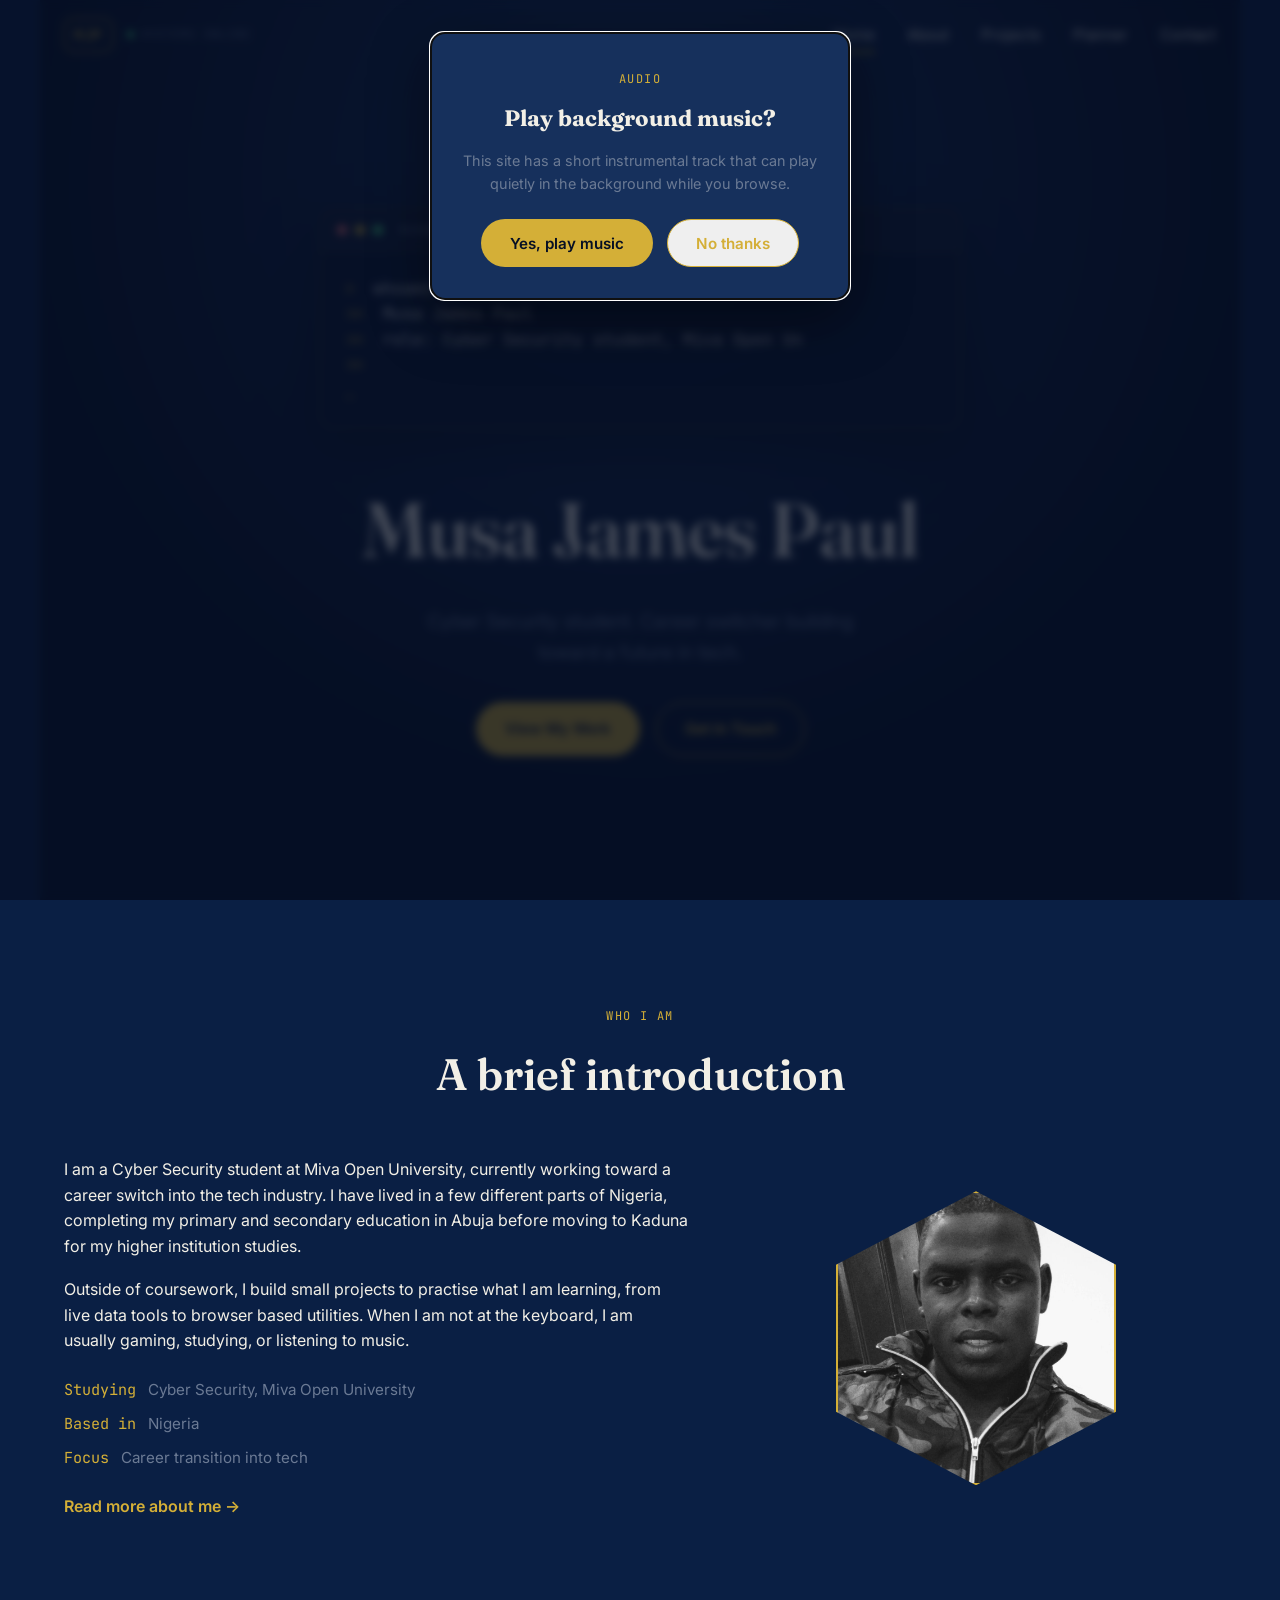
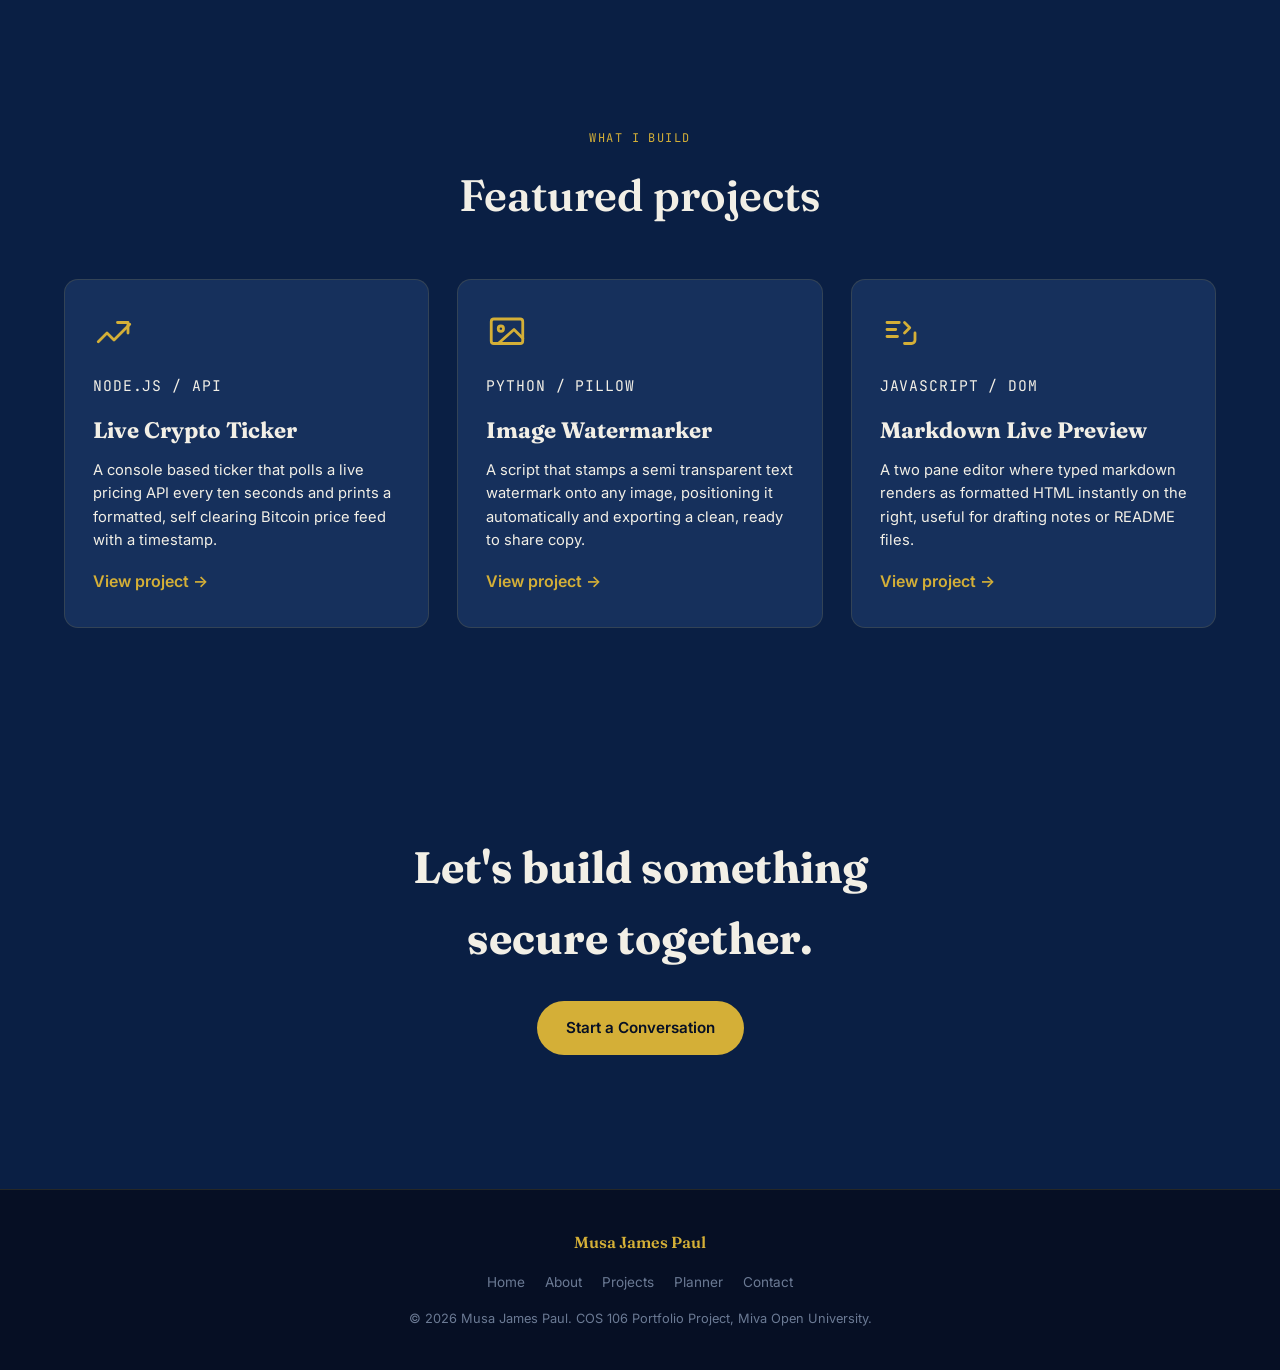
==== JP Portfolio/index.html @ 6492c0c2 "Add files via upload initial commit" ====
<!DOCTYPE html>
<html lang="en">
<head>
  <meta charset="UTF-8">
  <!-- VIEWPORT META TAG: Tells mobile browsers to render the page at the
       device's actual width instead of zooming out to fit a desktop layout.
       Without this, the site would look tiny and unreadable on a phone. -->
  <meta name="viewport" content="width=device-width, initial-scale=1.0">
  <title>Musa James Paul | Student Portfolio</title>
  <meta name="description" content="Portfolio and academic management site for Musa James Paul, Cyber Security student at Miva Open University.">

  <!-- GOOGLE FONTS: Three typefaces, each doing a different job.
       Fraunces is a serif with sharp, high-contrast strokes, used only for
       big display headings, it gives the page an editorial, confident voice.
       Inter is a clean, highly legible sans-serif, used for all body text
       so long paragraphs stay easy to read.
       JetBrains Mono is a monospace font, used for anything meant to look
       like code or terminal output, which ties into the Cyber Security
       theme running through the site. -->
  <link rel="preconnect" href="https://fonts.googleapis.com">
  <link rel="preconnect" href="https://fonts.gstatic.com" crossorigin>
  <link href="https://fonts.googleapis.com/css2?family=Fraunces:ital,opsz,wght@0,9..144,400;0,9..144,600;1,9..144,500&family=Inter:wght@400;500;600&family=JetBrains+Mono:wght@400;500;700&display=swap" rel="stylesheet">

  <!-- EXTERNAL STYLESHEET: All visual styling lives in one file so the
       browser only has to fetch it once and every page can share it. -->
  <link rel="stylesheet" href="css/style.css">
</head>
<body>

  <!-- MUSIC CONSENT POPUP: Shown once, automatically, the moment the page
       loads. Browsers refuse to autoplay audio with sound until the
       visitor has interacted with the page in some way, a popup with a
       button is a clean way to both ask permission and provide that
       required interaction in the same click. role="dialog" and
       aria-modal="true" tell assistive technology this is a modal window
       that temporarily takes over interaction, and JavaScript moves
       keyboard focus onto it as soon as it appears so keyboard users are
       not left tabbing through content underneath it. -->
  <div class="music-popup-backdrop" id="music-popup-backdrop" hidden>
    <div class="music-popup" role="dialog" aria-modal="true" aria-labelledby="music-popup-title" id="music-popup" tabindex="-1">
      <p class="eyebrow">Audio</p>
      <h2 id="music-popup-title">Play background music?</h2>
      <p class="music-popup-text">This site has a short instrumental track that can play quietly in the background while you browse.</p>
      <div class="music-popup-actions">
        <button type="button" class="btn btn-primary" id="music-yes">Yes, play music</button>
        <button type="button" class="btn btn-outline" id="music-no">No thanks</button>
      </div>
    </div>
  </div>

  <!-- SKIP LINK: Hidden until focused. Lets someone using a keyboard or
       screen reader jump straight to the main content instead of tabbing
       through the whole navigation menu first. This is an accessibility
       requirement a lecturer or examiner may specifically check for. -->
  <a href="#main-content" class="skip-link">Skip to main content</a>

  <!-- NAVIGATION BAR: <header> and <nav> are semantic HTML5 elements, they
       tell the browser and assistive technology that this block is the
       page's primary navigation, not just a generic <div>. The bar is
       fixed to the top of the viewport in CSS. JavaScript listens for the
       scroll event and adds a "scrolled" class once the user scrolls past
       a small threshold, which CSS uses to fade in a solid background so
       the links stay readable once the transparent hero has scrolled away. -->
  <header class="site-header" id="site-header">
    <nav class="navbar" aria-label="Primary">
      <a href="index.html" class="logo" aria-label="Musa James Paul, home">
        <span class="logo-mark">MJP</span>
        <!-- STATUS INDICATOR: A small pulsing dot with the label "online".
             This is a deliberate nod to a security operations dashboard,
             where a green dot means a system is active and monitored. It
             reflects the Cyber Security subject rather than decorating
             for its own sake. -->
        <span class="status-pill">
          <span class="status-dot" aria-hidden="true"></span>
          systems online
        </span>
      </a>

      <!-- NAV LINKS AS A LIST: <ul>/<li> is the correct semantic choice
           for a set of navigation links, screen readers announce it as a
           list of a known length ("list of 5 items") which helps users
           orient themselves. -->
      <ul class="nav-links">
        <li><a href="index.html" class="active">Home</a></li>
        <li><a href="about.html">About</a></li>
        <li><a href="projects.html">Projects</a></li>
        <li><a href="planner.html">Planner</a></li>
        <li><a href="contact.html">Contact</a></li>
      </ul>

      <!-- MOBILE MENU TOGGLE: Only visible below the tablet breakpoint.
           A <button> is used instead of a <div> because buttons are
           natively focusable and operable with the keyboard or a screen
           reader, a clickable div is not. JavaScript toggles the
           .nav-open class on the <body> to slide the menu into view. -->
      <button class="menu-toggle" id="menu-toggle" aria-expanded="false" aria-controls="nav-links" aria-label="Toggle navigation menu">
        <span></span><span></span><span></span>
      </button>
    </nav>
  </header>

  <main id="main-content">

    <!-- HERO SECTION: Styled as a security terminal window rather than a
         generic photo-and-headline hero. This is the site's signature
         element, it sets up the Cyber Security identity immediately
         instead of announcing it later. The lines inside are typed out
         one character at a time by JavaScript on page load, like a boot
         sequence or a scan log, then a blinking cursor is left in place. -->
    <section class="hero" aria-label="Introduction">
      <div class="terminal">
        <!-- TERMINAL TITLE BAR: The three dots mimic a desktop app window
             (close, minimise, maximise). Purely visual, marked
             aria-hidden so screen readers skip straight to the real
             content below. -->
        <div class="terminal-bar" aria-hidden="true">
          <span class="dot dot-red"></span>
          <span class="dot dot-gold"></span>
          <span class="dot dot-green"></span>
          <span class="terminal-title">musa@portfolio: ~</span>
        </div>

        <!-- TERMINAL BODY: Each <p> is one "typed" line. The actual text
             is written in the HTML for anyone with JavaScript disabled or
             using a screen reader, JS then visually clears and retypes it
             for the animation, so nobody is left with missing content. -->
        <div class="terminal-body">
          <p class="type-line" data-line="whoami"><span class="prompt">&gt;</span> <span class="typed"></span></p>
          <p class="type-line" data-line="Musa James Paul"><span class="prompt">&gt;&gt;</span> <span class="typed"></span></p>
          <p class="type-line" data-line="role: Cyber Security student, Miva Open University"><span class="prompt">&gt;&gt;</span> <span class="typed"></span></p>
          <p class="type-line" data-line="status: open to new opportunities in tech"><span class="prompt">&gt;&gt;</span> <span class="typed"></span></p>
          <p class="terminal-cursor" aria-hidden="true">_</p>
        </div>
      </div>

      <h1 class="hero-heading">Musa James Paul</h1>
      <p class="hero-tagline">Cyber Security student. Career switcher building toward a future in tech.</p>

      <!-- CALL TO ACTION BUTTONS: Two links styled as buttons. The first
           is filled (primary action), the second is outlined (secondary
           action), a common convention that tells the eye which action
           matters most without needing extra text. -->
      <div class="hero-actions">
        <a href="projects.html" class="btn btn-primary">View My Work</a>
        <a href="contact.html" class="btn btn-outline">Get In Touch</a>
      </div>
    </section>

    <!-- WHO I AM SECTION: The brief biography required by the brief.
         Laid out as a two-column CSS Grid on wide screens (text next to
         a visual mark) which collapses to a single column on mobile. -->
    <section class="about-preview" id="who-i-am">
      <div class="section-heading">
        <span class="eyebrow">Who I Am</span>
        <h2>A brief introduction</h2>
      </div>

      <div class="about-grid">
        <div class="about-text">
          <p>
            I am a Cyber Security student at Miva Open University, currently
            working toward a career switch into the tech industry. I have
            lived in a few different parts of Nigeria, completing my primary
            and secondary education in Abuja before moving to Kaduna for my
            higher institution studies.
          </p>
          <p>
            Outside of coursework, I build small projects to practise what I
            am learning, from live data tools to browser based utilities.
            When I am not at the keyboard, I am usually gaming, studying, or
            listening to music.
          </p>

          <!-- QUICK FACTS LIST: An unordered list because the three facts
               have no required order, they are just related snippets a
               visitor might scan quickly. -->
          <ul class="quick-facts">
            <li><span class="fact-label">Studying</span> Cyber Security, Miva Open University</li>
            <li><span class="fact-label">Based in</span> Nigeria</li>
            <li><span class="fact-label">Focus</span> Career transition into tech</li>
          </ul>

          <a href="about.html" class="text-link">Read more about me &rarr;</a>
        </div>

        <!-- AVATAR MARK: Real profile photo, dropped into the same
             hexagon frame the placeholder used, a nod to the hex/shield
             shapes common in security branding. The clip-path hexagon
             shape lives entirely in CSS on .avatar-frame, so no matter
             what image sits inside it, it always gets cropped to the
             same shape. object-fit: cover (set on .avatar-photo in
             style.css) keeps the photo from stretching out of
             proportion no matter what size the frame renders at. -->
        <div class="avatar-frame" role="img" aria-label="Portrait of Musa James Paul">
          <img src="images/profile.jpg" alt="Musa James Paul" class="avatar-photo">
        </div>
      </div>
    </section>

    <!-- FEATURED PROJECTS PREVIEW: Three real mini projects, shown with
         icons rather than 01/02/03 numbering, these three projects are
         not a sequence or a process, numbering them would imply an order
         that does not exist, so an icon per category is more honest. -->
    <section class="featured-projects" id="featured-work">
      <div class="section-heading">
        <span class="eyebrow">What I Build</span>
        <h2>Featured projects</h2>
      </div>

      <!-- PROJECT CARDS: Marked up as <article> because each card is a
           self contained piece of content that would still make sense if
           pulled out and syndicated elsewhere, that is exactly what
           <article> is for in the HTML5 spec. -->
      <div class="project-grid">
        <article class="project-card">
          <div class="project-icon" aria-hidden="true">
            <!-- Simple inline SVG line-chart icon, avoids depending on an
                 icon font or external image just for a small glyph. -->
            <svg viewBox="0 0 24 24" fill="none" stroke="currentColor" stroke-width="1.6">
              <path d="M3 17l5-5 4 4 9-9" stroke-linecap="round" stroke-linejoin="round"/>
              <path d="M14 6h6v6" stroke-linecap="round" stroke-linejoin="round"/>
            </svg>
          </div>
          <p class="project-tag">Node.js / API</p>
          <h3>Live Crypto Ticker</h3>
          <p>A console based ticker that polls a live pricing API every ten seconds and prints a formatted, self clearing Bitcoin price feed with a timestamp.</p>
          <a href="projects.html" class="text-link">View project &rarr;</a>
        </article>

        <article class="project-card">
          <div class="project-icon" aria-hidden="true">
            <svg viewBox="0 0 24 24" fill="none" stroke="currentColor" stroke-width="1.6">
              <rect x="3" y="4" width="18" height="14" rx="1.5"/>
              <circle cx="8.5" cy="9.5" r="1.5"/>
              <path d="M21 15l-5-5-9 8" stroke-linecap="round" stroke-linejoin="round"/>
            </svg>
          </div>
          <p class="project-tag">Python / Pillow</p>
          <h3>Image Watermarker</h3>
          <p>A script that stamps a semi transparent text watermark onto any image, positioning it automatically and exporting a clean, ready to share copy.</p>
          <a href="projects.html" class="text-link">View project &rarr;</a>
        </article>

        <article class="project-card">
          <div class="project-icon" aria-hidden="true">
            <svg viewBox="0 0 24 24" fill="none" stroke="currentColor" stroke-width="1.6">
              <path d="M4 6h7M4 10h5M4 14h6" stroke-linecap="round"/>
              <path d="M14 6l3 3-3 3M20 12v4a2 2 0 01-2 2h-4" stroke-linecap="round" stroke-linejoin="round"/>
            </svg>
          </div>
          <p class="project-tag">JavaScript / DOM</p>
          <h3>Markdown Live Preview</h3>
          <p>A two pane editor where typed markdown renders as formatted HTML instantly on the right, useful for drafting notes or README files.</p>
          <a href="projects.html" class="text-link">View project &rarr;</a>
        </article>
      </div>
    </section>

    <!-- BACKGROUND AUDIO ELEMENT: Satisfies the brief's requirement to
         include audio or video somewhere on the site, but instead of a
         visible player section, this track plays quietly behind the
         whole page once the visitor opts in through the popup below.
         No "controls" attribute, so the browser draws no visible player
         bar, and no "autoplay" either, since browsers block audio with
         sound from autoplaying without a user gesture anyway, the popup
         click is what counts as that gesture. "loop" makes the track
         repeat for as long as someone stays on the page.
         NOTE FOR MUSA: drop an actual audio file at audio/ambient.mp3
         (a soft instrumental works well) to replace this placeholder
         path. -->
    <audio id="bg-audio" loop preload="none" class="bg-audio" aria-hidden="true">
      <source src="audio/ambient.mp3" type="audio/mpeg">
    </audio>

    <!-- CALL TO ACTION / CLOSING SECTION: A short, deliberate closing
         statement paired with one final contact link, so a visitor who
         has scrolled the whole page always ends on a clear next step. -->
    <section class="cta-section">
      <h2>Let's build something secure together.</h2>
      <a href="contact.html" class="btn btn-primary">Start a Conversation</a>
    </section>

  </main>

  <!-- FOOTER: Repeats the navigation for accessibility (some users
       scroll straight to the bottom looking for links) and holds the
       copyright line. -->
  <footer class="site-footer">
    <div class="footer-inner">
      <p class="footer-name">Musa James Paul</p>
      <ul class="footer-links">
        <li><a href="index.html">Home</a></li>
        <li><a href="about.html">About</a></li>
        <li><a href="projects.html">Projects</a></li>
        <li><a href="planner.html">Planner</a></li>
        <li><a href="contact.html">Contact</a></li>
      </ul>
      <p class="footer-copy">&copy; 2026 Musa James Paul. COS 106 Portfolio Project, Miva Open University.</p>
    </div>
  </footer>

  <!-- JAVASCRIPT: Loaded at the very end of <body> rather than in <head>,
       this way the browser has already built the full page (the DOM)
       before main.js runs, so scripts can safely look up elements by ID
       without needing to wrap everything in a DOMContentLoaded listener. -->
  <script src="js/main.js"></script>
</body>
</html>
---- JP Portfolio/css/style.css ----
/* ============================================================
   COS 106 PORTFOLIO STYLESHEET
   Author: Musa James Paul

   This file is organised top to bottom in the order the browser
   will actually use it: resets and variables first, then layout
   pieces shared by every page (nav, footer), then the sections
   specific to the homepage, then responsive breakpoints last.
   Every page in the site links to this one file.
   ============================================================ */

/* CSS CUSTOM PROPERTIES (VARIABLES): Defined once in :root so
   every colour and font in the site is set from a single place.
   If Musa wants to darken the navy or swap the gold for a
   different shade later, it only needs to change here and the
   whole site updates automatically instead of hunting through
   every selector. */
:root {
  /* Colour palette: navy and gold, a deliberate move away from
     the blue-and-silver look used elsewhere in the class. */
  --navy-950: #060f24;   /* deepest background, used behind the terminal */
  --navy-900: #0a1f44;   /* primary page background */
  --indigo-700: #16305c; /* secondary panels, cards, the nav bar */
  --gold-400: #d4af37;   /* primary accent: links, buttons, headings */
  --gold-300: #e8c766;   /* lighter gold, used for hover states */
  --cream-100: #f2efe6;  /* main text colour on dark backgrounds */
  --slate-400: #6b7a94;  /* muted text, borders, secondary labels */

  /* Typography: three families, each with one job (see index.html
     comment on the <link> tags for the reasoning). */
  --font-display: "Fraunces", Georgia, serif;
  --font-body: "Inter", system-ui, sans-serif;
  --font-mono: "JetBrains Mono", "Courier New", monospace;

  /* Fluid type scale using clamp(), so headings resize smoothly
     between a mobile minimum and a desktop maximum without
     needing a separate font-size rule inside every breakpoint. */
  --step-hero: clamp(2.5rem, 6vw, 5rem);
  --step-h2: clamp(1.75rem, 3.5vw, 2.75rem);
  --step-h3: clamp(1.15rem, 2vw, 1.4rem);

  /* Shared spacing and radius values so sections feel consistent
     without every rule repeating the same magic numbers. */
  --gap-section: clamp(4rem, 8vw, 7rem);
  --radius-md: 14px;
  --radius-sm: 8px;
}

/* CSS RESET: Browsers ship with their own default spacing and
   sizing for elements, which differs slightly between browsers.
   Zeroing margin/padding and switching every element to
   border-box sizing gives a predictable, consistent starting
   point to design on top of. */
* {
  margin: 0;
  padding: 0;
  box-sizing: border-box;
}

html {
  scroll-behavior: smooth; /* smooth scrolling for in-page anchor links */
}

body {
  background: var(--navy-900);
  color: var(--cream-100);
  font-family: var(--font-body);
  line-height: 1.6;
  overflow-x: hidden; /* prevents horizontal scroll from full-bleed sections */
}

img {
  max-width: 100%;
  display: block;
}

a {
  color: inherit;
  text-decoration: none;
}

ul {
  list-style: none;
}

/* REDUCED MOTION: Respects the operating system setting some
   users turn on if animation causes discomfort or distraction.
   When set, this removes almost all transition and animation
   timing so the site becomes effectively static. This is an
   accessibility requirement, not a nice-to-have. */
@media (prefers-reduced-motion: reduce) {
  *, *::before, *::after {
    animation-duration: 0.01ms !important;
    animation-iteration-count: 1 !important;
    transition-duration: 0.01ms !important;
    scroll-behavior: auto !important;
  }
}

/* SKIP LINK: Sits off-screen until it receives keyboard focus
   (Tab key), at which point it slides into view at the top left.
   This lets keyboard and screen reader users bypass the whole
   navigation menu and jump straight into the page content. */
.skip-link {
  position: absolute;
  top: -60px;
  left: 1rem;
  background: var(--gold-400);
  color: var(--navy-950);
  padding: 0.75rem 1.25rem;
  border-radius: var(--radius-sm);
  font-weight: 600;
  z-index: 1000;
  transition: top 0.2s ease;
}

.skip-link:focus {
  top: 1rem;
}

/* ============================================================
   NAVIGATION
   ============================================================ */

.site-header {
  position: fixed;
  inset: 0 0 auto 0; /* shorthand for top/right/bottom/left: pins to top edge */
  z-index: 100;
  background: transparent;
  transition: background-color 0.35s ease, box-shadow 0.35s ease;
}

/* SCROLLED STATE: JavaScript adds this class once the user has
   scrolled past a small threshold. Before that point the nav is
   transparent so it sits cleanly over the terminal hero, after
   that point it gets a solid backing so text stays readable over
   whatever content is now behind it. */
.site-header.scrolled {
  background: rgba(6, 15, 36, 0.9);
  box-shadow: 0 1px 0 rgba(212, 175, 55, 0.15);
  backdrop-filter: blur(8px);
}

.navbar {
  max-width: 1200px;
  margin: 0 auto;
  padding: 1.1rem 1.5rem;
  display: flex;
  align-items: center;
  justify-content: space-between;
}

.logo {
  display: flex;
  align-items: center;
  gap: 0.9rem;
}

.logo-mark {
  font-family: var(--font-mono);
  font-weight: 700;
  letter-spacing: 0.05em;
  color: var(--gold-400);
  border: 1.5px solid var(--gold-400);
  padding: 0.3rem 0.55rem;
  border-radius: var(--radius-sm);
  font-size: 0.9rem;
}

/* STATUS PILL: A small "systems online" indicator styled after a
   monitoring dashboard, reinforcing the Cyber Security theme
   established in the hero. Hidden on the smallest screens where
   space is tight, the logo alone is enough there. */
.status-pill {
  display: flex;
  align-items: center;
  gap: 0.4rem;
  font-family: var(--font-mono);
  font-size: 0.7rem;
  color: var(--slate-400);
  text-transform: uppercase;
  letter-spacing: 0.08em;
}

.status-dot {
  width: 7px;
  height: 7px;
  border-radius: 50%;
  background: #4ade80;
  box-shadow: 0 0 0 0 rgba(74, 222, 128, 0.6);
  animation: pulse 2.4s infinite;
}

/* PULSE KEYFRAME: A gentle expanding ring around the status dot,
   mimicking a heartbeat/ping animation common in monitoring UIs. */
@keyframes pulse {
  0%   { box-shadow: 0 0 0 0 rgba(74, 222, 128, 0.55); }
  70%  { box-shadow: 0 0 0 8px rgba(74, 222, 128, 0); }
  100% { box-shadow: 0 0 0 0 rgba(74, 222, 128, 0); }
}

.nav-links {
  display: flex;
  gap: 2rem;
  font-size: 0.95rem;
}

.nav-links a {
  position: relative;
  padding: 0.3rem 0;
  color: var(--cream-100);
  transition: color 0.2s ease;
}

/* UNDERLINE HOVER EFFECT: An empty pseudo-element that starts at
   zero width and expands to full width on hover/focus. Doing this
   with a pseudo-element instead of a text-decoration underline
   gives control over thickness, colour, and the transition curve. */
.nav-links a::after {
  content: "";
  position: absolute;
  left: 0;
  bottom: -4px;
  width: 0;
  height: 2px;
  background: var(--gold-400);
  transition: width 0.25s ease;
}

.nav-links a:hover::after,
.nav-links a:focus-visible::after,
.nav-links a.active::after {
  width: 100%;
}

.nav-links a:hover,
.nav-links a:focus-visible {
  color: var(--gold-300);
}

/* MOBILE MENU TOGGLE: Hidden on wide screens, shown only below
   the tablet breakpoint. Built as three <span> bars styled into
   a hamburger icon, JavaScript toggles a class that animates them
   into an X shape when the menu is open. */
.menu-toggle {
  display: none;
  flex-direction: column;
  gap: 5px;
  background: none;
  border: none;
  cursor: pointer;
  padding: 0.4rem;
}

.menu-toggle span {
  width: 24px;
  height: 2px;
  background: var(--cream-100);
  transition: transform 0.25s ease, opacity 0.25s ease;
}

/* ============================================================
   HERO / TERMINAL
   ============================================================ */

.hero {
  min-height: 100vh;
  display: flex;
  flex-direction: column;
  align-items: center;
  justify-content: center;
  text-align: center;
  padding: 8rem 1.5rem 4rem;
  /* RADIAL GRADIENT BACKGROUND: A soft glow behind the terminal
     rather than a flat colour, gives the hero some depth without
     needing an actual image file. */
  background: radial-gradient(circle at 50% 20%, var(--indigo-700) 0%, var(--navy-950) 65%);
}

/* TERMINAL WINDOW: The signature visual element of the site. Styled
   to resemble a desktop terminal application, chosen deliberately
   because it reflects the Cyber Security subject matter rather than
   a generic photo-and-gradient hero. */
.terminal {
  width: min(640px, 100%);
  background: rgba(10, 20, 44, 0.85);
  border: 1px solid rgba(212, 175, 55, 0.25);
  border-radius: var(--radius-md);
  box-shadow: 0 20px 60px rgba(0, 0, 0, 0.45);
  overflow: hidden;
  text-align: left;
  margin-bottom: 2.5rem;
}

.terminal-bar {
  display: flex;
  align-items: center;
  gap: 0.5rem;
  padding: 0.7rem 1rem;
  background: rgba(255, 255, 255, 0.03);
  border-bottom: 1px solid rgba(212, 175, 55, 0.15);
}

.dot {
  width: 10px;
  height: 10px;
  border-radius: 50%;
}

.dot-red  { background: #f87171; }
.dot-gold { background: var(--gold-400); }
.dot-green{ background: #4ade80; }

.terminal-title {
  margin-left: 0.5rem;
  font-family: var(--font-mono);
  font-size: 0.75rem;
  color: var(--slate-400);
}

.terminal-body {
  padding: 1.5rem;
  font-family: var(--font-mono);
  font-size: clamp(0.85rem, 2vw, 1rem);
}

.type-line {
  min-height: 1.6em; /* reserves space so lines do not jump as text types in */
  color: var(--cream-100);
}

.prompt {
  color: var(--gold-400);
  margin-right: 0.5rem;
}

/* BLINKING CURSOR: A simple underscore that fades in and out on a
   loop, drawn with CSS animation rather than an image or GIF, this
   keeps the effect crisp at any screen size and costs nothing to
   load. */
.terminal-cursor {
  font-family: var(--font-mono);
  color: var(--gold-400);
  animation: blink 1s steps(1) infinite;
}

@keyframes blink {
  50% { opacity: 0; }
}

.hero-heading {
  font-family: var(--font-display);
  font-size: var(--step-hero);
  font-weight: 600;
  letter-spacing: -0.01em;
}

.hero-tagline {
  margin-top: 0.9rem;
  color: var(--slate-400);
  font-size: clamp(1rem, 2vw, 1.2rem);
  max-width: 38ch;
}

.hero-actions {
  margin-top: 2.2rem;
  display: flex;
  gap: 1rem;
  flex-wrap: wrap;
  justify-content: center;
}

/* BUTTON BASE: Shared rules for every button-styled link, the
   primary/outline variants below only override colour and border. */
.btn {
  font-family: var(--font-body);
  font-weight: 600;
  font-size: 0.95rem;
  padding: 0.85rem 1.75rem;
  border-radius: 999px;
  border: 1.5px solid transparent;
  transition: transform 0.2s ease, background-color 0.2s ease, color 0.2s ease;
  display: inline-block;
}

.btn:hover,
.btn:focus-visible {
  transform: translateY(-2px);
}

.btn-primary {
  background: var(--gold-400);
  color: var(--navy-950);
}

.btn-primary:hover,
.btn-primary:focus-visible {
  background: var(--gold-300);
}

.btn-outline {
  border-color: var(--gold-400);
  color: var(--gold-400);
}

.btn-outline:hover,
.btn-outline:focus-visible {
  background: rgba(212, 175, 55, 0.1);
}

/* ============================================================
   SHARED SECTION HEADINGS
   ============================================================ */

section {
  padding: var(--gap-section) 1.5rem;
  max-width: 1200px;
  margin: 0 auto;
}

.section-heading {
  text-align: center;
  margin-bottom: 3rem;
}

/* EYEBROW LABEL: A small uppercase label above each section
   heading, a common editorial device that gives a section a quiet
   category name before the reader hits the big heading. */
.eyebrow {
  display: inline-block;
  font-family: var(--font-mono);
  font-size: 0.75rem;
  letter-spacing: 0.12em;
  text-transform: uppercase;
  color: var(--gold-400);
  margin-bottom: 0.75rem;
}

.section-heading h2 {
  font-family: var(--font-display);
  font-size: var(--step-h2);
  font-weight: 600;
}

/* ============================================================
   ABOUT PREVIEW ("WHO I AM")
   ============================================================ */

/* CSS GRID: Two equal columns on wide screens, text on the left
   and the avatar mark on the right. Grid is used here rather than
   Flexbox because this is a fixed two-dimensional layout (one row,
   two columns) with predictable column widths, which is exactly
   what Grid is designed for. */
.about-grid {
  display: grid;
  grid-template-columns: 1.3fr 1fr;
  gap: 3rem;
  align-items: center;
}

.about-text p {
  margin-bottom: 1.1rem;
  color: var(--cream-100);
}

.quick-facts {
  margin: 1.5rem 0;
  display: flex;
  flex-direction: column;
  gap: 0.6rem;
  font-size: 0.95rem;
  color: var(--slate-400);
}

.fact-label {
  font-family: var(--font-mono);
  color: var(--gold-400);
  margin-right: 0.5rem;
}

.text-link {
  color: var(--gold-400);
  font-weight: 600;
  border-bottom: 1px solid transparent;
  transition: border-color 0.2s ease;
}

.text-link:hover,
.text-link:focus-visible {
  border-color: var(--gold-400);
}

/* AVATAR FRAME: A hexagon cut using clip-path, holding the real
   profile photo. The hexagon shape and gold border are a deliberate
   echo of the shield/hex motifs common in security branding, tying
   the portrait into the same visual language as the terminal hero
   instead of using a plain circular photo frame. */
.avatar-frame {
  width: min(280px, 100%);
  aspect-ratio: 1 / 1.05;
  margin: 0 auto;
  background: linear-gradient(160deg, var(--indigo-700), var(--navy-950));
  clip-path: polygon(50% 0%, 100% 25%, 100% 75%, 50% 100%, 0% 75%, 0% 25%);
  display: flex;
  align-items: center;
  justify-content: center;
  border: 2px solid var(--gold-400);
  position: relative;
  overflow: hidden; /* keeps the photo cropped to the hexagon even before clip-path applies to its own box */
}

/* AVATAR PHOTO: object-fit: cover fills the whole hexagon frame
   without distorting the photo's proportions, cropping in on the
   longer dimension instead of squashing it. width/height 100% makes
   it fill the .avatar-frame box exactly so the clip-path on the
   parent crops it into the hexagon shape. */
.avatar-photo {
  width: 100%;
  height: 100%;
  object-fit: cover;
}

/* ============================================================
   FEATURED PROJECTS
   ============================================================ */

/* AUTO-FIT GRID: Cards flow into as many columns as will fit at a
   minimum width of 260px, then wrap to fewer columns automatically
   as the viewport narrows. This removes the need for a manual
   three-column-to-one-column media query rule later. */
.project-grid {
  display: grid;
  grid-template-columns: repeat(auto-fit, minmax(260px, 1fr));
  gap: 1.75rem;
}

.project-card {
  background: var(--indigo-700);
  border: 1px solid rgba(212, 175, 55, 0.15);
  border-radius: var(--radius-md);
  padding: 2rem 1.75rem;
  transition: transform 0.25s ease, border-color 0.25s ease;
}

.project-card:hover {
  transform: translateY(-6px);
  border-color: var(--gold-400);
}

.project-icon {
  width: 42px;
  height: 42px;
  color: var(--gold-400);
  margin-bottom: 1.25rem;
}

.project-tag {
  font-family: var(--font-mono);
  font-size: 0.75rem;
  color: var(--slate-400);
  text-transform: uppercase;
  letter-spacing: 0.06em;
  margin-bottom: 0.5rem;
}

.project-card h3 {
  font-family: var(--font-display);
  font-size: var(--step-h3);
  margin-bottom: 0.6rem;
}

.project-card p {
  color: var(--cream-100);
  font-size: 0.92rem;
  margin-bottom: 1rem;
}

/* ============================================================
   BACKGROUND AUDIO (VISUALLY HIDDEN)
   ============================================================ */

/* The audio element has no "controls" attribute so browsers do not
   draw a player bar for it, this rule is a backup for any browser
   that renders something regardless, keeping it out of the layout
   without using display:none (which some browsers use as a signal
   to stop the element from working at all). */
.bg-audio {
  position: absolute;
  width: 1px;
  height: 1px;
  overflow: hidden;
  clip: rect(0, 0, 0, 0);
}

/* ============================================================
   MUSIC CONSENT POPUP
   ============================================================ */

/* BACKDROP: A full screen, semi transparent overlay that sits above
   everything else and dims the page behind it, a standard pattern
   for telling the eye "this is the only thing you can interact with
   right now". The [hidden] attribute (toggled in JavaScript) removes
   it from layout entirely when not in use, rather than just hiding
   it visually, which also keeps it out of the tab order. */
.music-popup-backdrop {
  position: fixed;
  inset: 0;
  z-index: 500;
  background: rgba(6, 15, 36, 0.75);
  backdrop-filter: blur(4px);
  display: flex;
  align-items: flex-start;
  justify-content: center;
  padding: 2rem 1.5rem;
  /* SLIDE-DOWN ANIMATION: The popup itself animates in from just
     above the viewport, matching the "pops up at the top of the
     screen" behaviour asked for, rather than a plain instant fade. */
  animation: popup-fade 0.25s ease;
}

/* THE ACTUAL BUG FIX: display:flex above always wins over the
   browser's built-in [hidden] stylesheet rule, because an author
   class selector outranks the browser's default styles regardless
   of which one appears "later". Without this rule, toggling the
   hidden attribute in JavaScript had no visible effect at all, the
   backdrop stayed flex (and therefore visible) permanently. Writing
   the [hidden] state explicitly here, using the same class plus
   attribute selector, gives it the specificity needed to switch the
   popup off again. */
.music-popup-backdrop[hidden] {
  display: none;
}

@keyframes popup-fade {
  from { opacity: 0; }
  to   { opacity: 1; }
}

/* Stops the page behind the popup from scrolling while it is open,
   JavaScript adds this class to <body> alongside showing the popup. */
body.popup-open {
  overflow: hidden;
}

.music-popup {
  width: min(420px, 100%);
  background: var(--indigo-700);
  border: 1px solid rgba(212, 175, 55, 0.35);
  border-radius: var(--radius-md);
  padding: 2rem 1.75rem;
  text-align: center;
  box-shadow: 0 20px 60px rgba(0, 0, 0, 0.45);
  animation: popup-drop 0.35s ease;
}

/* DROP-IN MOTION: Starts slightly above its final position and
   settles down, reinforcing that this popped in from the top of the
   screen rather than just appearing. */
@keyframes popup-drop {
  from { transform: translateY(-24px); opacity: 0; }
  to   { transform: translateY(0); opacity: 1; }
}

.music-popup h2 {
  font-family: var(--font-display);
  font-size: var(--step-h3);
  margin-bottom: 0.75rem;
}

.music-popup-text {
  color: var(--slate-400);
  font-size: 0.9rem;
  margin-bottom: 1.5rem;
}

.music-popup-actions {
  display: flex;
  gap: 0.9rem;
  justify-content: center;
  flex-wrap: wrap;
}

/* ============================================================
   ABOUT PAGE: PAGE INTRO BAND
   ============================================================ */

/* SCREEN-READER-ONLY TEXT: Visually hidden but still announced by
   assistive tech, used on the table caption below so sighted users
   are not shown a redundant label right above a table whose columns
   already explain themselves, while screen reader users still get
   the extra context. */
.sr-only {
  position: absolute;
  width: 1px;
  height: 1px;
  padding: 0;
  margin: -1px;
  overflow: hidden;
  clip: rect(0, 0, 0, 0);
  white-space: nowrap;
  border: 0;
}

/* PAGE INTRO: A compact version of the homepage hero, shares the
   same radial glow background so every page feels part of the same
   site, but does not repeat the full terminal animation, which is
   kept as a homepage-only first impression. */
.page-intro {
  text-align: center;
  padding: 9rem 1.5rem 4rem;
  background: radial-gradient(circle at 50% 0%, var(--indigo-700) 0%, var(--navy-950) 70%);
}

.page-intro-heading {
  font-family: var(--font-display);
  font-size: var(--step-hero);
  font-weight: 600;
  letter-spacing: -0.01em;
  max-width: 16ch;
  margin: 0 auto;
}

.page-intro-text {
  margin-top: 1rem;
  color: var(--slate-400);
  max-width: 42ch;
  margin-left: auto;
  margin-right: auto;
}

/* ============================================================
   EDUCATION TABLE
   ============================================================ */

/* SCROLL WRAPPER: On very small screens a three column table can
   still get tight. Wrapping it in a horizontally scrollable
   container means the table never has to squash its own columns
   illegibly, the visitor can just swipe sideways instead. */
.table-wrap {
  overflow-x: auto;
}

.edu-table {
  width: 100%;
  border-collapse: collapse;
  min-width: 480px; /* keeps columns readable, triggers the scroll wrapper below this width */
}

.edu-table th,
.edu-table td {
  text-align: left;
  padding: 0.9rem 1.1rem;
  border-bottom: 1px solid rgba(212, 175, 55, 0.15);
}

.edu-table th {
  font-family: var(--font-mono);
  font-size: 0.75rem;
  text-transform: uppercase;
  letter-spacing: 0.08em;
  color: var(--gold-400);
}

.edu-table td {
  color: var(--cream-100);
  font-size: 0.95rem;
}

.edu-table tr:last-child td {
  border-bottom: none;
}

/* ============================================================
   SKILLS GRID
   ============================================================ */

.skills-note {
  color: var(--slate-400);
  max-width: 46ch;
  margin: 0.75rem auto 0;
}

/* CHIP LAYOUT: Flexbox with wrap, not Grid, because these chips
   have no fixed column relationship to each other, they should
   simply flow and wrap naturally at whatever width the viewport
   allows, which is exactly the kind of one-dimensional flow
   Flexbox is built for. */
.skills-grid {
  display: flex;
  flex-wrap: wrap;
  justify-content: center;
  gap: 0.9rem;
  margin-top: 2rem;
}

.skill-chip {
  display: flex;
  align-items: center;
  gap: 0.6rem;
  background: var(--indigo-700);
  border: 1px solid rgba(212, 175, 55, 0.2);
  border-radius: 999px;
  padding: 0.6rem 1.1rem;
  font-size: 0.9rem;
  transition: border-color 0.2s ease, transform 0.2s ease;
}

.skill-chip:hover {
  border-color: var(--gold-400);
  transform: translateY(-2px);
}

.skill-cat {
  font-family: var(--font-mono);
  font-size: 0.68rem;
  text-transform: uppercase;
  letter-spacing: 0.06em;
  color: var(--gold-400);
}

/* ============================================================
   ASPIRATIONS TEXT
   ============================================================ */

.aspirations-text {
  max-width: 62ch;
  margin: 0 auto;
  text-align: center;
  color: var(--cream-100);
  font-size: 1.02rem;
}

/* ============================================================
   HOBBIES LIST
   ============================================================ */

.hobbies-list {
  display: flex;
  flex-wrap: wrap;
  justify-content: center;
  gap: 1rem;
}

.hobbies-list li {
  font-family: var(--font-mono);
  font-size: 0.85rem;
  color: var(--slate-400);
  border: 1px solid rgba(212, 175, 55, 0.2);
  border-radius: var(--radius-sm);
  padding: 0.6rem 1.1rem;
}

/* ============================================================
   PROJECTS PAGE: FULL PROJECT CARDS
   ============================================================ */

.projects-list {
  display: flex;
  flex-direction: column;
  gap: var(--gap-section);
}

/* TWO COLUMN LAYOUT: Image on one side, write-up on the other.
   Grid (not Flexbox) is the right tool here specifically because the
   two columns need to be explicitly sized (a fixed-ish ratio) rather
   than just flowing based on content width. */
.project-full {
  display: grid;
  grid-template-columns: 1fr 1fr;
  gap: 2.5rem;
  align-items: center;
}

/* ALTERNATING LAYOUT: Every second project card swaps which side the
   image sits on, using CSS order rather than rearranging the HTML,
   so the source order (image, then body) stays consistent for
   screen readers regardless of the visual arrangement. Purely a
   rhythm device, it keeps a long list of similar cards from feeling
   monotonous to scroll through. */
.project-full-reverse .project-full-media {
  order: 2;
}

.project-full-media img {
  width: 100%;
  border-radius: var(--radius-md);
  border: 1px solid rgba(212, 175, 55, 0.2);
  display: block;
}

.project-full-body h2 {
  font-family: var(--font-display);
  font-size: var(--step-h3);
  margin: 0.5rem 0 1rem;
}

.project-full-body p {
  color: var(--slate-400);
  margin-bottom: 1.25rem;
}

/* ============================================================
   PLANNER PAGE
   ============================================================ */

.planner-section {
  max-width: 640px;
  margin: 0 auto;
}

/* TASK FORM: Flexbox row on wider screens, the input grows to fill
   available space (flex: 1) while the button stays its natural
   width, standard pattern for an input-plus-action row. */
.task-form {
  display: flex;
  gap: 0.75rem;
  margin-bottom: 1.5rem;
}

.task-input {
  flex: 1;
  background: var(--indigo-700);
  border: 1px solid rgba(212, 175, 55, 0.25);
  border-radius: var(--radius-sm);
  padding: 0.85rem 1.1rem;
  color: var(--cream-100);
  font-family: var(--font-body);
  font-size: 0.95rem;
}

.task-input::placeholder {
  color: var(--slate-400);
}

.task-input:focus-visible {
  outline: none;
  border-color: var(--gold-400);
}

.task-counter {
  font-family: var(--font-mono);
  font-size: 0.8rem;
  color: var(--gold-400);
  text-transform: uppercase;
  letter-spacing: 0.06em;
  margin-bottom: 1rem;
}

.task-list {
  display: flex;
  flex-direction: column;
  gap: 0.6rem;
}

.task-item {
  display: flex;
  align-items: center;
  gap: 0.9rem;
  background: var(--indigo-700);
  border: 1px solid rgba(212, 175, 55, 0.15);
  border-radius: var(--radius-sm);
  padding: 0.85rem 1rem;
  animation: task-in 0.2s ease;
}

/* ENTRANCE ANIMATION: A small rise-and-fade whenever a new <li> is
   inserted into the DOM, this runs automatically because CSS
   animations restart whenever an element is newly added to the
   page, no JavaScript timing code required. */
@keyframes task-in {
  from { opacity: 0; transform: translateY(6px); }
  to   { opacity: 1; transform: translateY(0); }
}

.task-toggle {
  background: none;
  border: none;
  padding: 0;
  cursor: pointer;
  flex-shrink: 0;
}

.task-checkbox {
  font-family: var(--font-mono);
  font-size: 1rem;
  color: var(--gold-400);
}

.task-text {
  flex: 1;
  font-size: 0.95rem;
  word-break: break-word;
}

/* COMPLETED STATE: A strikethrough plus dimmed text, the standard
   visual convention for "done" in any task list, applied only when
   JavaScript has added the task-item-done class to this specific
   <li>. */
.task-item-done .task-text {
  text-decoration: line-through;
  color: var(--slate-400);
}

.task-delete {
  background: none;
  border: 1px solid rgba(212, 175, 55, 0.25);
  border-radius: var(--radius-sm);
  color: var(--slate-400);
  font-family: var(--font-mono);
  font-size: 0.75rem;
  text-transform: uppercase;
  letter-spacing: 0.05em;
  padding: 0.4rem 0.7rem;
  cursor: pointer;
  flex-shrink: 0;
  transition: border-color 0.2s ease, color 0.2s ease;
}

.task-delete:hover,
.task-delete:focus-visible {
  border-color: var(--gold-400);
  color: var(--gold-400);
}

.task-empty {
  text-align: center;
  color: var(--slate-400);
  padding: 2rem 1rem;
  border: 1px dashed rgba(212, 175, 55, 0.2);
  border-radius: var(--radius-sm);
}

/* ============================================================
   CONTACT PAGE
   ============================================================ */

.contact-section {
  max-width: 560px;
  margin: 0 auto;
}

.contact-form {
  display: flex;
  flex-direction: column;
  gap: 1.4rem;
}

.form-field {
  display: flex;
  flex-direction: column;
  gap: 0.5rem;
}

.form-field label {
  font-family: var(--font-mono);
  font-size: 0.75rem;
  text-transform: uppercase;
  letter-spacing: 0.07em;
  color: var(--gold-400);
}

.form-field input,
.form-field textarea {
  background: var(--indigo-700);
  border: 1px solid rgba(212, 175, 55, 0.25);
  border-radius: var(--radius-sm);
  padding: 0.85rem 1.1rem;
  color: var(--cream-100);
  font-family: var(--font-body);
  font-size: 0.95rem;
  resize: vertical;
}

.form-field input:focus-visible,
.form-field textarea:focus-visible {
  outline: none;
  border-color: var(--gold-400);
}

/* INVALID STATE: Added and removed by JavaScript in setFieldError(),
   never written by hand for a specific field, this class is what
   actually draws the red-tinted border once a field fails
   validation. A colour outside the site's navy/gold palette is used
   deliberately here, red is a near-universal signal for "this needs
   attention", overriding the palette for a functional cue like this
   is the right call, consistency should not come at the cost of
   clarity for something a visitor needs to notice immediately. */
.field-invalid {
  border-color: #E0665A !important;
}

.field-error {
  color: #E0665A;
  font-size: 0.82rem;
}

.form-success {
  background: rgba(212, 175, 55, 0.12);
  border: 1px solid rgba(212, 175, 55, 0.35);
  border-radius: var(--radius-sm);
  padding: 0.9rem 1.1rem;
  color: var(--gold-300);
  font-size: 0.9rem;
}

/* ============================================================
   CALL TO ACTION
   ============================================================ */

.cta-section {
  text-align: center;
  padding-bottom: calc(var(--gap-section) + 2rem);
}

.cta-section h2 {
  font-family: var(--font-display);
  font-size: var(--step-h2);
  margin-bottom: 1.75rem;
  max-width: 20ch;
  margin-left: auto;
  margin-right: auto;
}

/* ============================================================
   FOOTER
   ============================================================ */

.site-footer {
  background: var(--navy-950);
  border-top: 1px solid rgba(212, 175, 55, 0.15);
  padding: 2.5rem 1.5rem;
}

.footer-inner {
  max-width: 1200px;
  margin: 0 auto;
  display: flex;
  flex-direction: column;
  align-items: center;
  gap: 1rem;
  text-align: center;
}

.footer-name {
  font-family: var(--font-display);
  font-weight: 600;
  color: var(--gold-400);
}

.footer-links {
  display: flex;
  flex-wrap: wrap;
  justify-content: center;
  gap: 1.25rem;
  font-size: 0.85rem;
  color: var(--slate-400);
}

.footer-links a:hover,
.footer-links a:focus-visible {
  color: var(--gold-300);
}

.footer-copy {
  font-size: 0.8rem;
  color: var(--slate-400);
}

/* ============================================================
   SCROLL-REVEAL ANIMATION HOOK
   ============================================================ */

/* REVEAL-ON-SCROLL: Elements start slightly lower and transparent.
   JavaScript uses the Intersection Observer API to add the
   .in-view class once an element scrolls into the viewport, which
   triggers this transition. Kept as a small, reusable class rather
   than one-off animations per section so any future section can
   opt in just by adding class="reveal" in the HTML. */
.reveal {
  opacity: 0;
  transform: translateY(24px);
  transition: opacity 0.7s ease, transform 0.7s ease;
}

.reveal.in-view {
  opacity: 1;
  transform: translateY(0);
}

/* ============================================================
   TABLET BREAKPOINT (max-width: 1024px)
   ============================================================ */

@media (max-width: 1024px) {
  .about-grid {
    grid-template-columns: 1fr;
    text-align: center;
  }

  .avatar-frame {
    order: -1; /* shows the avatar above the text on narrower screens */
    width: min(220px, 60%);
  }

  .quick-facts {
    align-items: center;
  }

  /* PROJECT CARDS STACK: The image/text side-by-side layout only
     really works with enough width for both to breathe, below
     tablet width it collapses to a single column, image on top. */
  .project-full {
    grid-template-columns: 1fr;
  }

  .project-full-reverse .project-full-media {
    order: 0; /* cancels the alternating order once there is only one column, so image always leads */
  }

  .task-form {
    flex-direction: column;
  }
}

/* ============================================================
   MOBILE BREAKPOINT (max-width: 768px)
   ============================================================ */

@media (max-width: 768px) {
  .status-pill {
    display: none; /* saves horizontal space next to the logo */
  }

  .menu-toggle {
    display: flex;
  }

  /* OFF-CANVAS NAV: The link list is repositioned into a full width
     dropdown panel that slides down from under the nav bar. It sits
     just under the layout normally (display: none-equivalent via
     max-height 0) and expands only when JavaScript adds
     .nav-open to the body. Using max-height instead of display
     lets the expand/collapse be animated smoothly, display cannot
     be transitioned. */
  .nav-links {
    position: absolute;
    top: 100%;
    left: 0;
    right: 0;
    flex-direction: column;
    background: var(--navy-950);
    padding: 0 1.5rem;
    gap: 0;
    max-height: 0;
    overflow: hidden;
    transition: max-height 0.3s ease;
  }

  .nav-links li {
    border-top: 1px solid rgba(212, 175, 55, 0.1);
  }

  .nav-links a {
    display: block;
    padding: 1rem 0;
  }

  body.nav-open .nav-links {
    max-height: 400px;
  }

  /* HAMBURGER TO X ANIMATION: Rotates and repositions the three
     bars into an X shape when the menu is open. */
  body.nav-open .menu-toggle span:nth-child(1) {
    transform: translateY(7px) rotate(45deg);
  }
  body.nav-open .menu-toggle span:nth-child(2) {
    opacity: 0;
  }
  body.nav-open .menu-toggle span:nth-child(3) {
    transform: translateY(-7px) rotate(-45deg);
  }

  .hero {
    padding-top: 7rem;
  }

  .page-intro {
    padding-top: 7rem;
  }
}
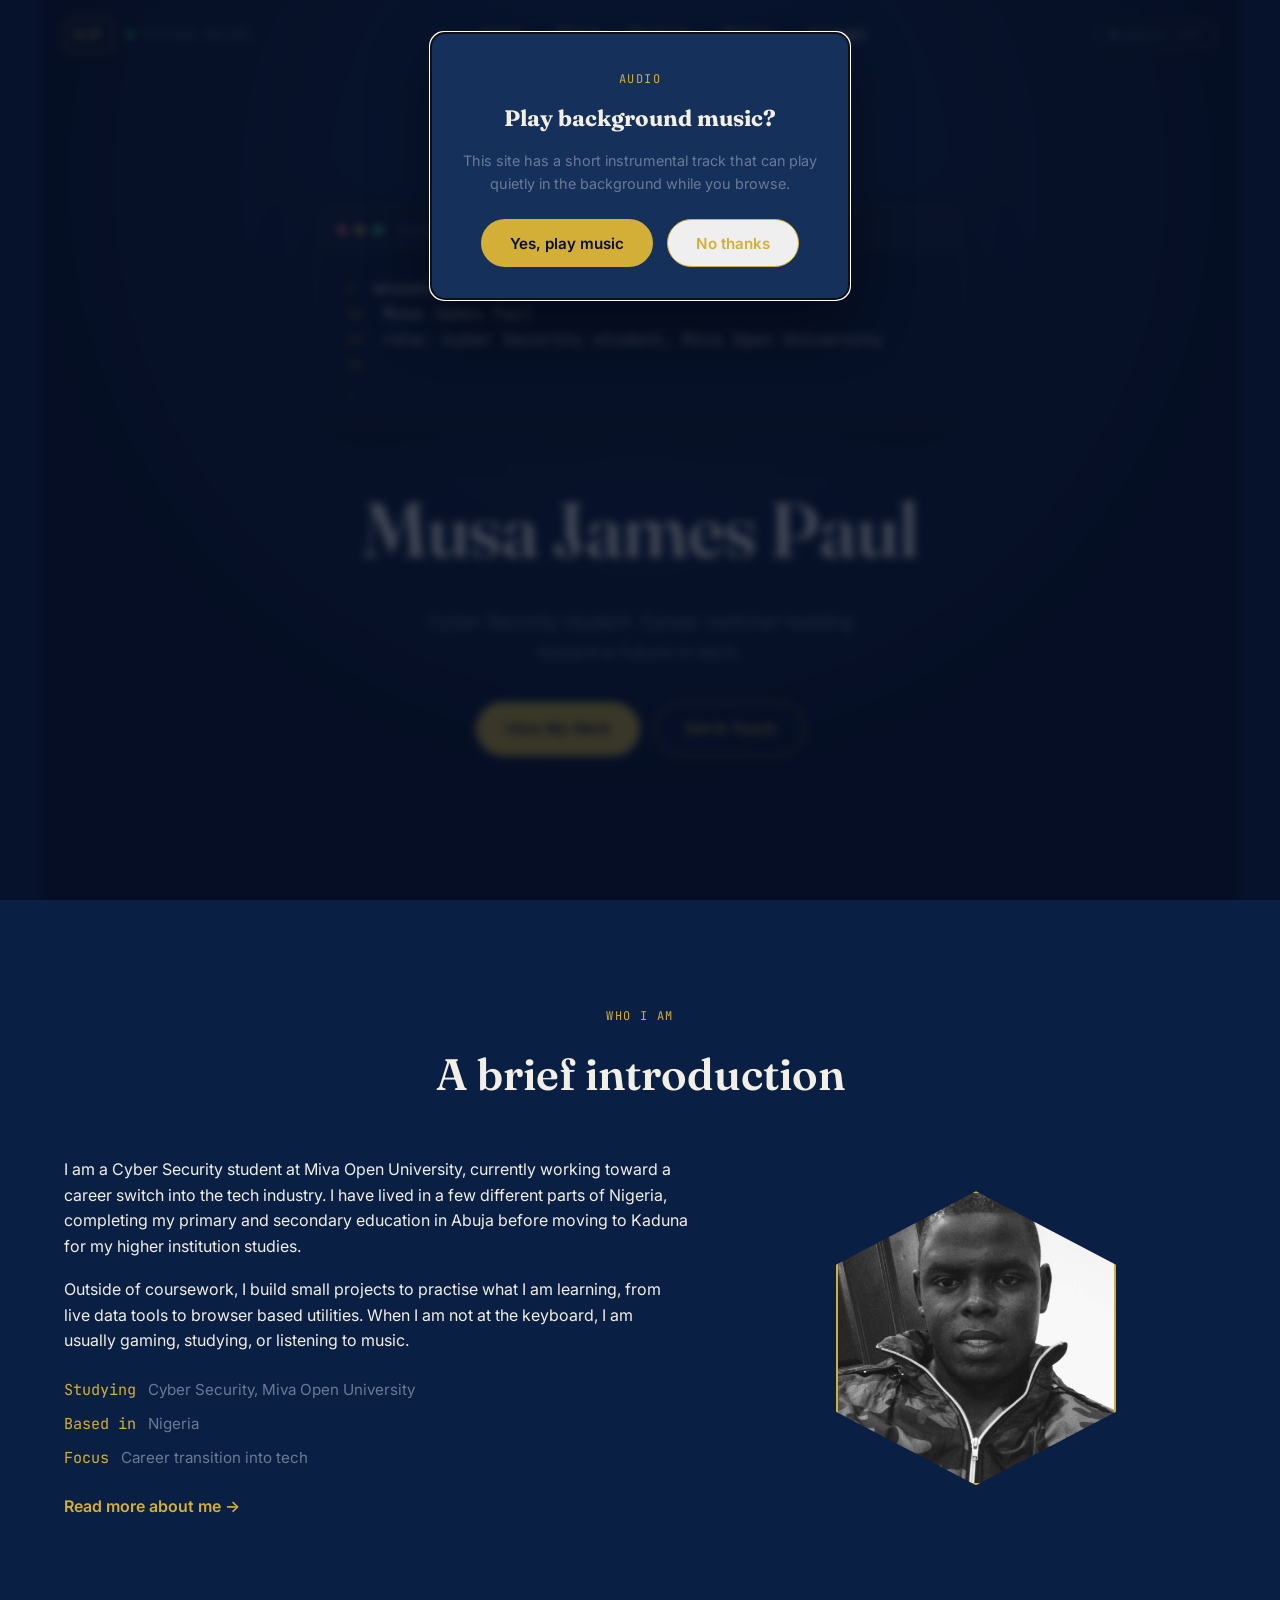
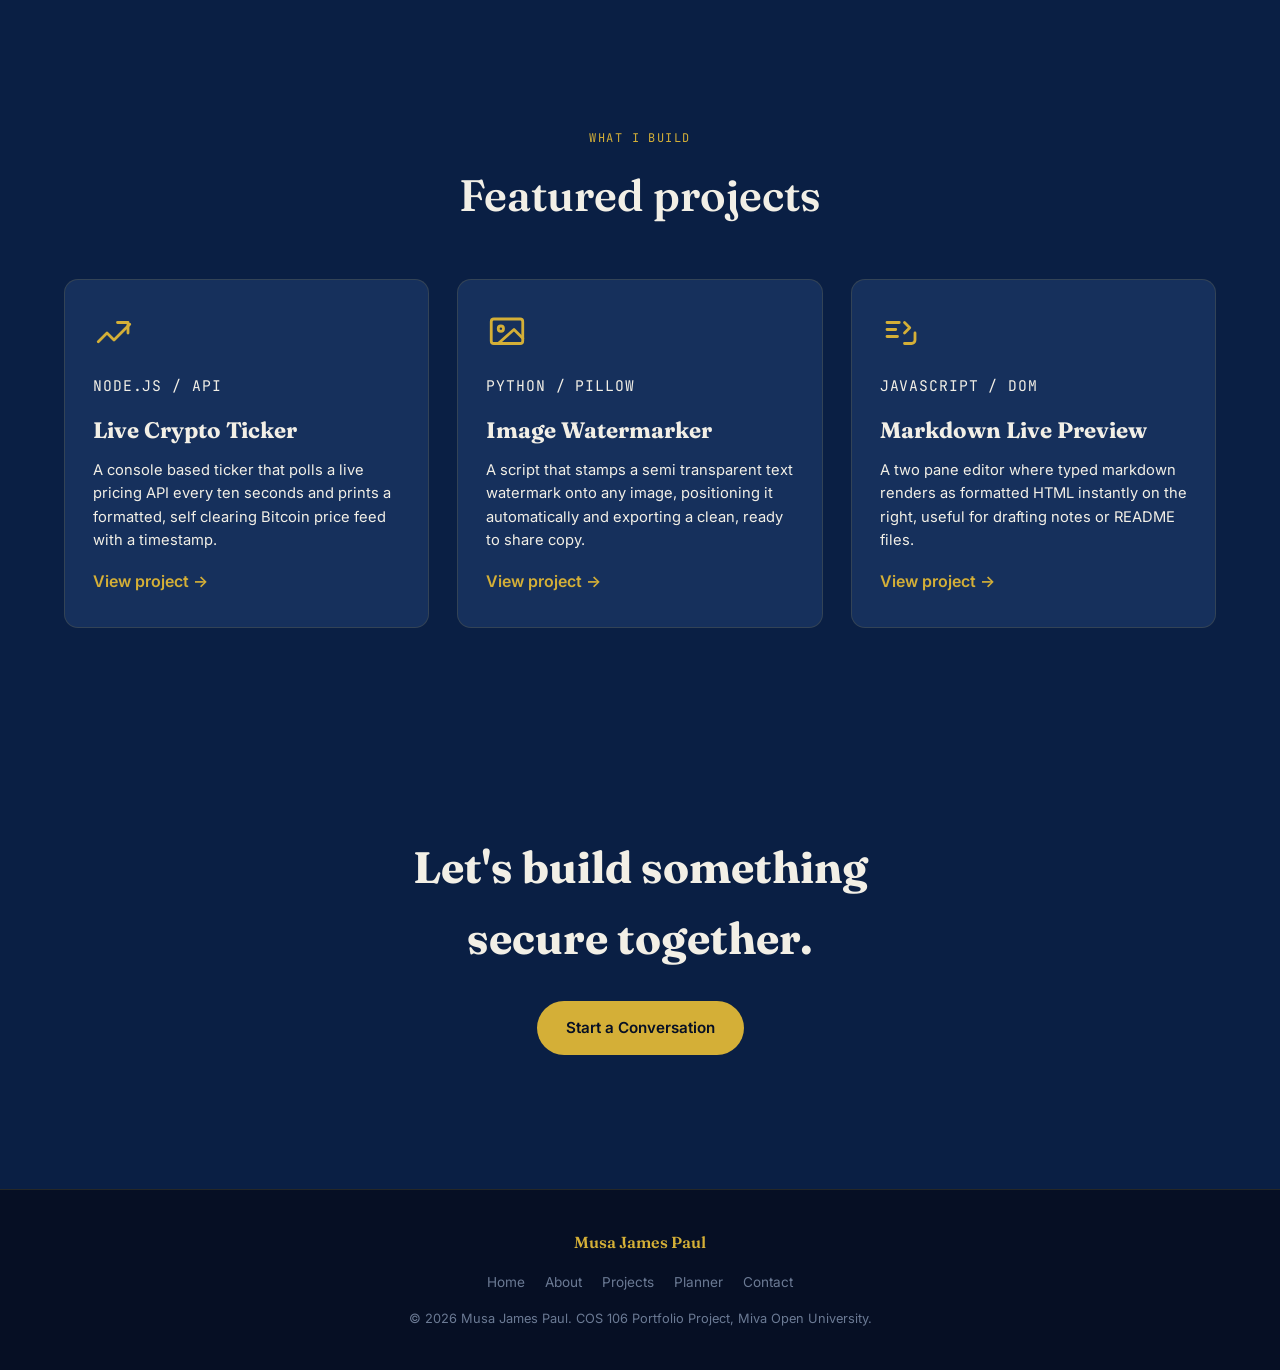
==== commit 08de310e: "Update index.html" ====
--- a/JP Portfolio/index.html
+++ b/JP Portfolio/index.html
@@ -93,9 +93,25 @@
            natively focusable and operable with the keyboard or a screen
            reader, a clickable div is not. JavaScript toggles the
            .nav-open class on the <body> to slide the menu into view. -->
-      <button class="menu-toggle" id="menu-toggle" aria-expanded="false" aria-controls="nav-links" aria-label="Toggle navigation menu">
-        <span></span><span></span><span></span>
-      </button>
+       <!-- NAV CONTROLS: Groups the persistent audio toggle with the mobile
+           menu button so both sit together on the right side of the bar on
+           every breakpoint. The audio toggle is a real <button> (not just
+           part of the popup) so a visitor can turn the background track on
+           or off at any point while browsing, on any page, not only in the
+           moment the popup first appears. Its dot and label are updated by
+           main.js in response to the audio element's own "play"/"pause"
+           events, so it always reflects what is actually happening rather
+           than an assumed state. -->
+      <div class="nav-controls">
+        <button type="button" class="audio-toggle" id="audio-toggle" aria-pressed="false" aria-label="Turn background music on">
+          <span class="audio-toggle-dot" aria-hidden="true"></span>
+          <span class="audio-toggle-text">Audio: Off</span>
+        </button>
+
+        <button class="menu-toggle" id="menu-toggle" aria-expanded="false" aria-controls="nav-links" aria-label="Toggle navigation menu">
+          <span></span><span></span><span></span>
+        </button>
+      </div>
     </nav>
   </header>
 
--- a/JP Portfolio/css/style.css
+++ b/JP Portfolio/css/style.css
@@ -236,6 +236,67 @@
 .nav-links a:hover,
 .nav-links a:focus-visible {
   color: var(--gold-300);
+}
+
+/* NAV CONTROLS: Groups the audio toggle with the mobile menu button
+   so they stay together on the right side of the bar at every
+   breakpoint, instead of being spaced apart by the flex
+   space-between rule on .navbar. */
+.nav-controls {
+  display: flex;
+  align-items: center;
+  gap: 0.9rem;
+}
+
+/* AUDIO TOGGLE: Styled as a small status pill, matching the
+   "systems online" indicator next to the logo, so it reads as part
+   of the same dashboard-style UI language rather than a bolted-on
+   control. A real <button>, always present (unlike the status pill,
+   which hides on small screens), so background music can be turned
+   on or off from any page at any time, not just from the popup. */
+.audio-toggle {
+  display: flex;
+  align-items: center;
+  gap: 0.45rem;
+  font-family: var(--font-mono);
+  font-size: 0.7rem;
+  text-transform: uppercase;
+  letter-spacing: 0.08em;
+  color: var(--slate-400);
+  background: transparent;
+  border: 1px solid rgba(212, 175, 55, 0.35);
+  border-radius: 999px;
+  padding: 0.35rem 0.75rem;
+  cursor: pointer;
+  transition: color 0.2s ease, border-color 0.2s ease, background-color 0.2s ease;
+}
+
+.audio-toggle:hover,
+.audio-toggle:focus-visible {
+  color: var(--gold-300);
+  border-color: var(--gold-400);
+  background: rgba(212, 175, 55, 0.1);
+}
+
+.audio-toggle-dot {
+  width: 7px;
+  height: 7px;
+  border-radius: 50%;
+  background: var(--slate-400);
+  transition: background-color 0.2s ease;
+}
+
+/* PLAYING STATE: JavaScript adds this class while the audio element
+   is actually playing (driven by its own "play"/"pause" events, not
+   assumed), reusing the same green pulse animation as the "systems
+   online" status dot for visual consistency. */
+.audio-toggle.is-playing {
+  color: var(--cream-100);
+}
+
+.audio-toggle.is-playing .audio-toggle-dot {
+  background: #4ade80;
+  animation: pulse 2.4s infinite;
 }
 
 /* MOBILE MENU TOGGLE: Hidden on wide screens, shown only below
@@ -1288,4 +1349,14 @@
   .page-intro {
     padding-top: 7rem;
   }
-}
+     /* Keeps the audio toggle itself but drops its text label, same
+     space-saving idea as hiding the status pill above, the dot alone
+     (plus the button's aria-label) is enough on a narrow screen. */
+  .audio-toggle {
+    padding: 0.4rem;
+  }
+
+  .audio-toggle-text {
+    display: none;
+  }  
+}
